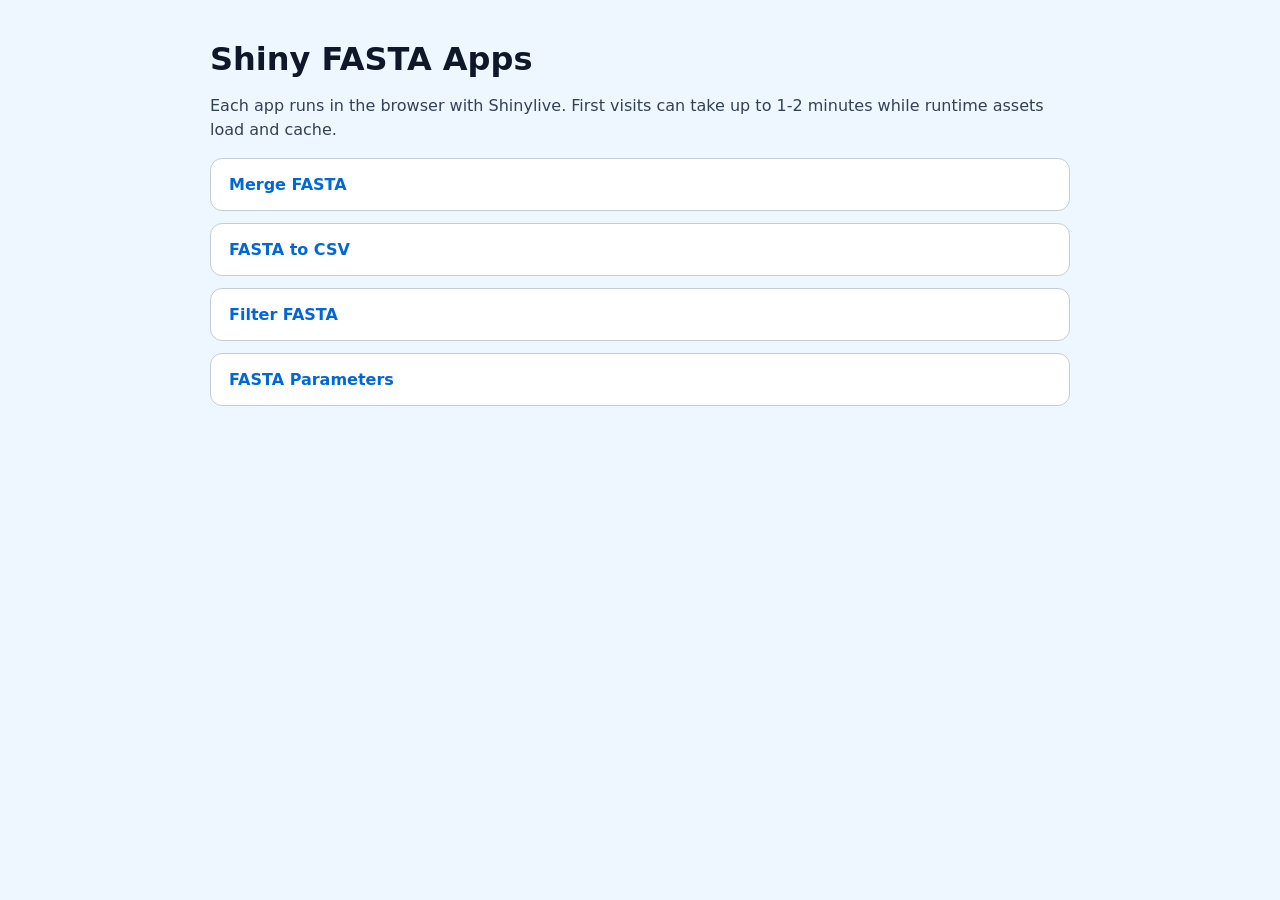
==== docs/index.html @ 31e75dd3 "Add Shinylive FASTA app exports" ====
<!doctype html>
<html lang="en">
<head>
  <meta charset="utf-8">
  <meta name="viewport" content="width=device-width, initial-scale=1">
  <title>Shiny FASTA Apps</title>
  <style>
    body { margin: 0; font-family: system-ui, -apple-system, BlinkMacSystemFont, "Segoe UI", sans-serif; background: #eef7ff; color: #0f172a; }
    main { max-width: 860px; margin: 0 auto; padding: 40px 20px; }
    h1 { margin: 0 0 8px; font-size: 32px; }
    p { color: #334155; line-height: 1.5; }
    ul { display: grid; gap: 12px; padding: 0; list-style: none; }
    a { display: block; padding: 16px 18px; border: 1px solid #c4cdd4; border-radius: 12px; background: #fff; color: #0067d6; font-weight: 700; text-decoration: none; }
    a:hover, a:focus { border-color: #007aff; box-shadow: 0 8px 22px rgba(0, 122, 255, 0.12); }
  </style>
</head>
<body>
  <main>
    <h1>Shiny FASTA Apps</h1>
    <p>Each app runs in the browser with Shinylive. First visits can take up to 1-2 minutes while runtime assets load and cache.</p>
    <ul>
      <li><a href="./merge_FASTA/">Merge FASTA</a></li>
      <li><a href="./FASTAtoCSV/">FASTA to CSV</a></li>
      <li><a href="./filterFASTA/">Filter FASTA</a></li>
      <li><a href="./paramFASTA/">FASTA Parameters</a></li>
    </ul>
  </main>
</body>
</html>
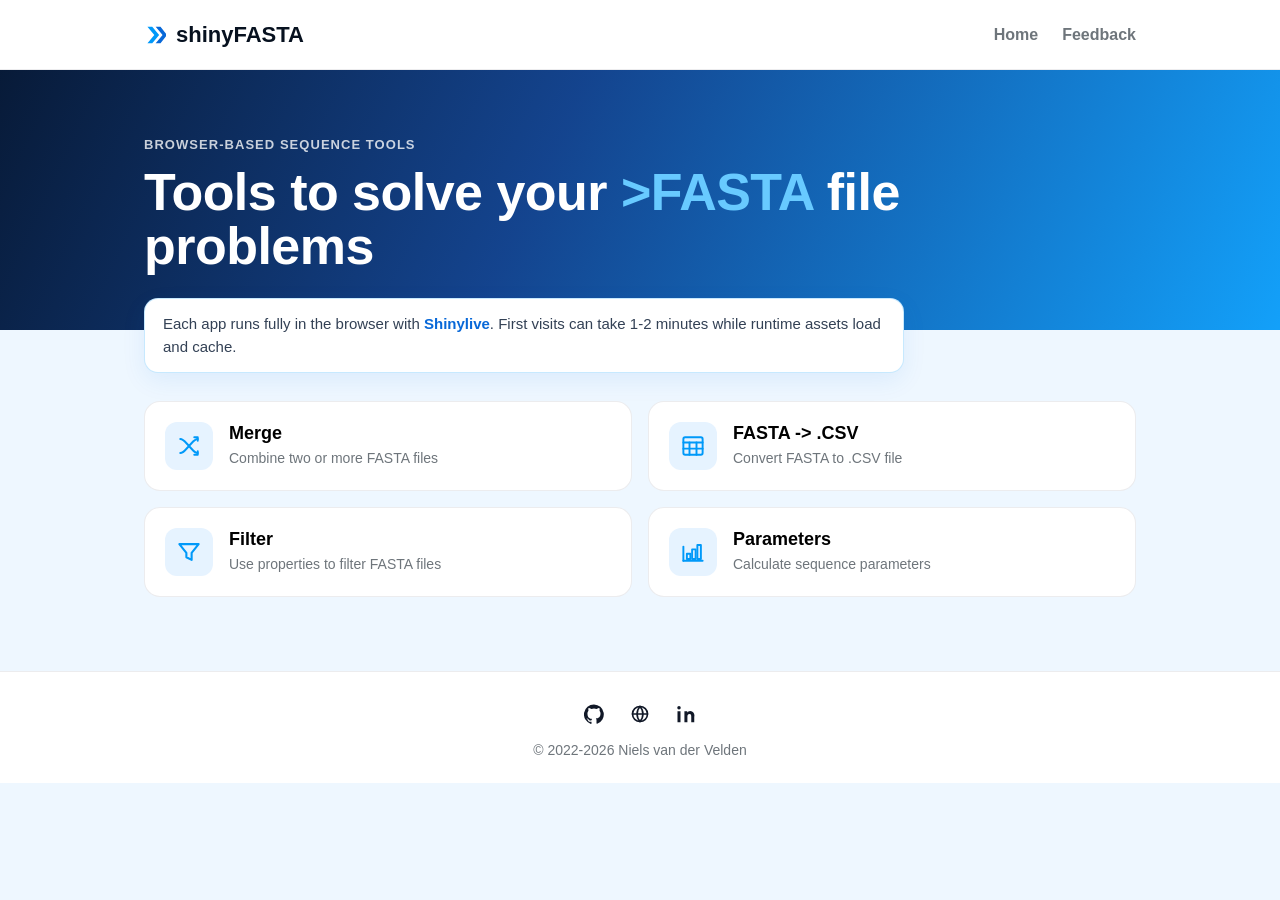
==== commit 20d540a0: "Implement dashboard design handoff" ====
--- a/docs/index.html
+++ b/docs/index.html
@@ -3,27 +3,373 @@
 <head>
   <meta charset="utf-8">
   <meta name="viewport" content="width=device-width, initial-scale=1">
-  <title>Shiny FASTA Apps</title>
+  <title>shinyFASTA</title>
+  <meta name="description" content="Browser-based FASTA tools powered by Shinylive.">
   <style>
-    body { margin: 0; font-family: system-ui, -apple-system, BlinkMacSystemFont, "Segoe UI", sans-serif; background: #eef7ff; color: #0f172a; }
-    main { max-width: 860px; margin: 0 auto; padding: 40px 20px; }
-    h1 { margin: 0 0 8px; font-size: 32px; }
-    p { color: #334155; line-height: 1.5; }
-    ul { display: grid; gap: 12px; padding: 0; list-style: none; }
-    a { display: block; padding: 16px 18px; border: 1px solid #c4cdd4; border-radius: 12px; background: #fff; color: #0067d6; font-weight: 700; text-decoration: none; }
-    a:hover, a:focus { border-color: #007aff; box-shadow: 0 8px 22px rgba(0, 122, 255, 0.12); }
+    :root {
+      --bg: #eef7ff;
+      --ink: #07111f;
+      --muted: #6e757b;
+      --blue: #0099f9;
+      --blue-dark: #0868d8;
+      --blue-soft: #e6f3ff;
+      --card: #ffffff;
+      --line: rgba(15, 23, 42, 0.08);
+    }
+
+    * { box-sizing: border-box; }
+    html, body { background: var(--bg); }
+
+    body {
+      min-height: 100vh;
+      margin: 0;
+      overflow-x: hidden;
+      color: var(--ink);
+      font-family: Inter, Arial, "Helvetica Neue", Helvetica, sans-serif;
+      font-size: 16px;
+      line-height: 1.5;
+      -webkit-font-smoothing: antialiased;
+    }
+
+    a { color: inherit; text-decoration: none; }
+
+    /* ===== Navbar ===== */
+    .navbar {
+      background: #fff;
+      border-bottom: 1px solid var(--line);
+    }
+    .nav-inner {
+      width: 100%;
+      max-width: 1040px;
+      margin: 0 auto;
+      padding: 18px 24px;
+      display: flex;
+      align-items: center;
+      justify-content: space-between;
+      gap: 24px;
+    }
+    .brand {
+      display: flex;
+      align-items: center;
+      gap: 10px;
+      font-size: 22px;
+      font-weight: 700;
+    }
+    .brand-mark { width: 22px; height: 22px; flex: 0 0 auto; }
+    .nav-links {
+      display: flex;
+      align-items: center;
+      gap: 24px;
+      color: var(--muted);
+      font-size: 16px;
+      font-weight: 600;
+    }
+    .nav-links a:hover, .nav-links a:focus { color: var(--blue-dark); }
+
+    /* ===== Hero ===== */
+    .hero-art {
+      min-height: 260px;
+      overflow: hidden;
+      background:
+        linear-gradient(115deg, rgba(3, 22, 52, 0.98) 0%, rgba(8, 58, 136, 0.95) 42%, rgba(0, 153, 249, 0.92) 100%),
+        repeating-linear-gradient(135deg, rgba(255, 255, 255, 0.18) 0 2px, transparent 2px 24px);
+      position: relative;
+    }
+    .hero-inner {
+      width: 100%;
+      max-width: 1040px;
+      min-height: 260px;
+      margin: 0 auto;
+      padding: 38px 24px 56px;
+      display: flex;
+      align-items: flex-end;
+    }
+    .hero-label {
+      color: rgba(255, 255, 255, 0.78);
+      font-size: 13px;
+      font-weight: 700;
+      text-transform: uppercase;
+      letter-spacing: 0.08em;
+      margin-bottom: 10px;
+    }
+    h1 {
+      max-width: 760px;
+      margin: 0;
+      color: #fff;
+      font-size: clamp(34px, 5vw, 52px);
+      line-height: 1.05;
+      font-weight: 700;
+      letter-spacing: -0.01em;
+    }
+    .fasta { color: #68caff; }
+
+    /* ===== Content ===== */
+    .content {
+      width: 100%;
+      max-width: 1040px;
+      margin: -32px auto 0;
+      padding: 0 24px 42px;
+      position: relative;
+      z-index: 1;
+    }
+    .notice {
+      max-width: 760px;
+      margin: 0 0 28px;
+      padding: 14px 18px;
+      border: 1px solid rgba(0, 153, 249, 0.22);
+      border-radius: 14px;
+      background: #fff;
+      color: #334155;
+      font-size: 15px;
+      box-shadow: 0 8px 24px rgba(8, 104, 216, 0.08);
+    }
+    .notice strong { color: var(--blue-dark); }
+
+    .grid {
+      display: grid;
+      grid-template-columns: repeat(2, minmax(0, 1fr));
+      gap: 16px;
+      margin: 0;
+      padding: 0;
+      list-style: none;
+    }
+
+    .app-card {
+      display: flex;
+      align-items: center;
+      gap: 16px;
+      padding: 20px;
+      border-radius: 16px;
+      background: var(--card);
+      color: #000;
+      border: 1px solid var(--line);
+      transition: box-shadow 160ms ease, transform 160ms ease, border-color 160ms ease;
+    }
+    .app-card > .text { min-width: 0; flex: 1; }
+
+    .app-card:hover, .app-card:focus {
+      transform: translateY(-2px);
+      box-shadow: 0 10px 24px rgba(0, 120, 252, 0.14);
+      border-color: rgba(0, 153, 249, 0.35);
+      outline: none;
+    }
+
+    .icon {
+      width: 48px;
+      height: 48px;
+      flex: 0 0 48px;
+      display: grid;
+      place-items: center;
+      border-radius: 12px;
+      background: var(--blue-soft);
+      color: var(--blue);
+    }
+    .icon svg { width: 28px; height: 28px; display: block; }
+
+    .card-title {
+      display: block;
+      margin: 0 0 4px;
+      font-size: 18px;
+      line-height: 1.2;
+      font-weight: 700;
+    }
+    .card-text {
+      display: block;
+      margin: 0;
+      color: var(--muted);
+      font-size: 14px;
+      line-height: 1.4;
+    }
+
+    .arrow {
+      color: var(--blue);
+      opacity: 0;
+      transition: opacity 160ms ease, transform 160ms ease;
+      flex: 0 0 auto;
+    }
+    .app-card:hover .arrow {
+      opacity: 1;
+      transform: translateX(2px);
+    }
+
+    /* ===== Footer ===== */
+    footer {
+      margin-top: 32px;
+      padding: 28px 24px 22px;
+      background: #fff;
+      border-top: 1px solid var(--line);
+      color: var(--muted);
+      text-align: center;
+      font-size: 14px;
+    }
+    .social {
+      display: flex;
+      justify-content: center;
+      gap: 18px;
+      margin-bottom: 12px;
+    }
+    .social a {
+      width: 28px;
+      height: 28px;
+      display: grid;
+      place-items: center;
+      color: #111827;
+      border-radius: 6px;
+      transition: color 140ms ease, background 140ms ease;
+    }
+    .social a:hover { color: var(--blue-dark); background: var(--blue-soft); }
+    .social svg { width: 20px; height: 20px; display: block; }
+
+    @media (max-width: 720px) {
+      .grid { grid-template-columns: 1fr; }
+      .hero-inner, .content {
+        width: 100%;
+        max-width: 390px;
+        margin-right: 0;
+        margin-left: 0;
+        padding-left: 18px;
+        padding-right: 18px;
+      }
+      .nav-inner {
+        max-width: 390px;
+        margin-right: 0;
+        margin-left: 0;
+        padding: 14px 18px;
+      }
+      .nav-links a[href*="issues"] { display: none; }
+      h1 {
+        max-width: 100%;
+        overflow-wrap: anywhere;
+      }
+      .fasta { display: block; }
+      .notice {
+        width: 100%;
+        max-width: 100%;
+        overflow-wrap: anywhere;
+      }
+    }
   </style>
 </head>
 <body>
-  <main>
-    <h1>Shiny FASTA Apps</h1>
-    <p>Each app runs in the browser with Shinylive. First visits can take up to 1-2 minutes while runtime assets load and cache.</p>
-    <ul>
-      <li><a href="./merge_FASTA/">Merge FASTA</a></li>
-      <li><a href="./FASTAtoCSV/">FASTA to CSV</a></li>
-      <li><a href="./filterFASTA/">Filter FASTA</a></li>
-      <li><a href="./paramFASTA/">FASTA Parameters</a></li>
+  <header class="navbar">
+    <div class="nav-inner">
+      <a class="brand" href="./" aria-label="shinyFASTA home">
+        <svg class="brand-mark" viewBox="0 0 32 32" aria-hidden="true">
+          <path d="M5 4l10 12L5 28h7l10-12L12 4H5z" fill="#0099f9"/>
+          <path d="M17 4l10 12-10 12h7l8-10.2v-3.6L24 4h-7z" fill="#0868d8"/>
+        </svg>
+        <span>shinyFASTA</span>
+      </a>
+      <nav class="nav-links" aria-label="Main navigation">
+        <a href="./">Home</a>
+        <a href="https://github.com/nvelden/shinyFASTAapps/issues" target="_blank" rel="noopener">Feedback</a>
+      </nav>
+    </div>
+  </header>
+
+  <section class="hero-art" aria-label="FASTA sequence artwork">
+    <div class="hero-inner">
+      <div>
+        <div class="hero-label">Browser-based sequence tools</div>
+        <h1>Tools to solve your <span class="fasta">&gt;FASTA</span> file problems</h1>
+      </div>
+    </div>
+  </section>
+
+  <main class="content">
+    <p class="notice">Each app runs fully in the browser with <strong>Shinylive</strong>. First visits can take 1-2 minutes while runtime assets load and cache.</p>
+
+    <ul class="grid" aria-label="FASTA applications">
+      <li>
+        <a class="app-card" href="./tool.html?app=merge_FASTA">
+          <span class="icon" aria-hidden="true">
+            <svg viewBox="0 0 32 32" fill="none" stroke="currentColor" stroke-width="2.2" stroke-linecap="round" stroke-linejoin="round">
+              <path d="M6 8c4 0 6 4 10 8s6 8 10 8"/>
+              <path d="M6 24c4 0 6-4 10-8s6-8 10-8"/>
+              <path d="M22 6h4v4"/>
+              <path d="M22 26h4v-4"/>
+            </svg>
+          </span>
+          <span class="text">
+            <span class="card-title">Merge</span>
+            <span class="card-text">Combine two or more FASTA files</span>
+          </span>
+          <svg class="arrow" viewBox="0 0 24 24" width="18" height="18" fill="none" stroke="currentColor" stroke-width="2.4" stroke-linecap="round" stroke-linejoin="round" aria-hidden="true"><path d="M5 12h14M13 5l7 7-7 7"/></svg>
+        </a>
+      </li>
+      <li>
+        <a class="app-card" href="./tool.html?app=FASTAtoCSV">
+          <span class="icon" aria-hidden="true">
+            <svg viewBox="0 0 32 32" fill="none" stroke="currentColor" stroke-width="2.2" stroke-linecap="round" stroke-linejoin="round">
+              <rect x="5" y="6" width="22" height="20" rx="2"/>
+              <path d="M5 12h22"/>
+              <path d="M5 19h22"/>
+              <path d="M12 12v14"/>
+              <path d="M20 12v14"/>
+            </svg>
+          </span>
+          <span class="text">
+            <span class="card-title">FASTA -&gt; .CSV</span>
+            <span class="card-text">Convert FASTA to .CSV file</span>
+          </span>
+          <svg class="arrow" viewBox="0 0 24 24" width="18" height="18" fill="none" stroke="currentColor" stroke-width="2.4" stroke-linecap="round" stroke-linejoin="round" aria-hidden="true"><path d="M5 12h14M13 5l7 7-7 7"/></svg>
+        </a>
+      </li>
+      <li>
+        <a class="app-card" href="./tool.html?app=filterFASTA">
+          <span class="icon" aria-hidden="true">
+            <svg viewBox="0 0 32 32" fill="none" stroke="currentColor" stroke-width="2.4" stroke-linecap="round" stroke-linejoin="round">
+              <path d="M5 7h22l-8 10v8l-6-3v-5z"/>
+            </svg>
+          </span>
+          <span class="text">
+            <span class="card-title">Filter</span>
+            <span class="card-text">Use properties to filter FASTA files</span>
+          </span>
+          <svg class="arrow" viewBox="0 0 24 24" width="18" height="18" fill="none" stroke="currentColor" stroke-width="2.4" stroke-linecap="round" stroke-linejoin="round" aria-hidden="true"><path d="M5 12h14M13 5l7 7-7 7"/></svg>
+        </a>
+      </li>
+      <li>
+        <a class="app-card" href="./tool.html?app=paramFASTA">
+          <span class="icon" aria-hidden="true">
+            <svg viewBox="0 0 32 32" fill="none" stroke="currentColor" stroke-width="2.2" stroke-linecap="round" stroke-linejoin="round">
+              <path d="M5 26V10"/>
+              <path d="M5 26h22"/>
+              <rect x="9" y="18" width="4" height="6"/>
+              <rect x="15" y="13" width="4" height="11"/>
+              <rect x="21" y="8" width="4" height="16"/>
+            </svg>
+          </span>
+          <span class="text">
+            <span class="card-title">Parameters</span>
+            <span class="card-text">Calculate sequence parameters</span>
+          </span>
+          <svg class="arrow" viewBox="0 0 24 24" width="18" height="18" fill="none" stroke="currentColor" stroke-width="2.4" stroke-linecap="round" stroke-linejoin="round" aria-hidden="true"><path d="M5 12h14M13 5l7 7-7 7"/></svg>
+        </a>
+      </li>
     </ul>
   </main>
+
+  <footer>
+    <div class="social" aria-label="Niels van der Velden links">
+      <a href="https://github.com/nvelden" target="_blank" rel="noopener" aria-label="GitHub">
+        <svg viewBox="0 0 24 24" aria-hidden="true" fill="currentColor">
+          <path d="M12 .5A12 12 0 0 0 8.2 23.9c.6.1.8-.2.8-.6v-2.1c-3.4.7-4.1-1.5-4.1-1.5-.5-1.3-1.3-1.7-1.3-1.7-1.1-.7.1-.7.1-.7 1.2.1 1.8 1.2 1.8 1.2 1.1 1.8 2.8 1.3 3.5 1 .1-.8.4-1.3.8-1.6-2.7-.3-5.6-1.4-5.6-6A4.7 4.7 0 0 1 5.4 8c-.1-.3-.5-1.6.1-3.3 0 0 1-.3 3.4 1.2a11.8 11.8 0 0 1 6.2 0c2.3-1.5 3.3-1.2 3.3-1.2.7 1.7.3 3 .2 3.3a4.7 4.7 0 0 1 1.2 3.3c0 4.7-2.9 5.7-5.6 6 .4.3.8 1 .8 2v3.9c0 .4.2.7.8.6A12 12 0 0 0 12 .5z"/>
+        </svg>
+      </a>
+      <a href="https://www.nielsvandervelden.com" target="_blank" rel="noopener" aria-label="Website">
+        <svg viewBox="0 0 24 24" aria-hidden="true" fill="none">
+          <path d="M12 21a9 9 0 1 0 0-18 9 9 0 0 0 0 18z" stroke="currentColor" stroke-width="2"/>
+          <path d="M3 12h18M12 3c2.4 2.5 3.5 5.5 3.5 9S14.4 18.5 12 21c-2.4-2.5-3.5-5.5-3.5-9S9.6 5.5 12 3z" stroke="currentColor" stroke-width="2" stroke-linecap="round"/>
+        </svg>
+      </a>
+      <a href="http://www.linkedin.com/in/nielsva" target="_blank" rel="noopener" aria-label="LinkedIn">
+        <svg viewBox="0 0 24 24" aria-hidden="true" fill="currentColor">
+          <path d="M5.4 8.8H1.8V22h3.6V8.8zM3.6 2.5a2.1 2.1 0 1 0 0 4.2 2.1 2.1 0 0 0 0-4.2zM22.2 14.7c0-3.6-1.9-6.2-5.1-6.2-1.8 0-3 .9-3.5 1.8h-.1V8.8h-3.4V22h3.6v-6.5c0-1.7.3-3.4 2.5-3.4 2.1 0 2.1 2 2.1 3.5V22h3.6v-7.3z"/>
+        </svg>
+      </a>
+    </div>
+    <div>&copy; 2022-2026 Niels van der Velden</div>
+  </footer>
 </body>
 </html>
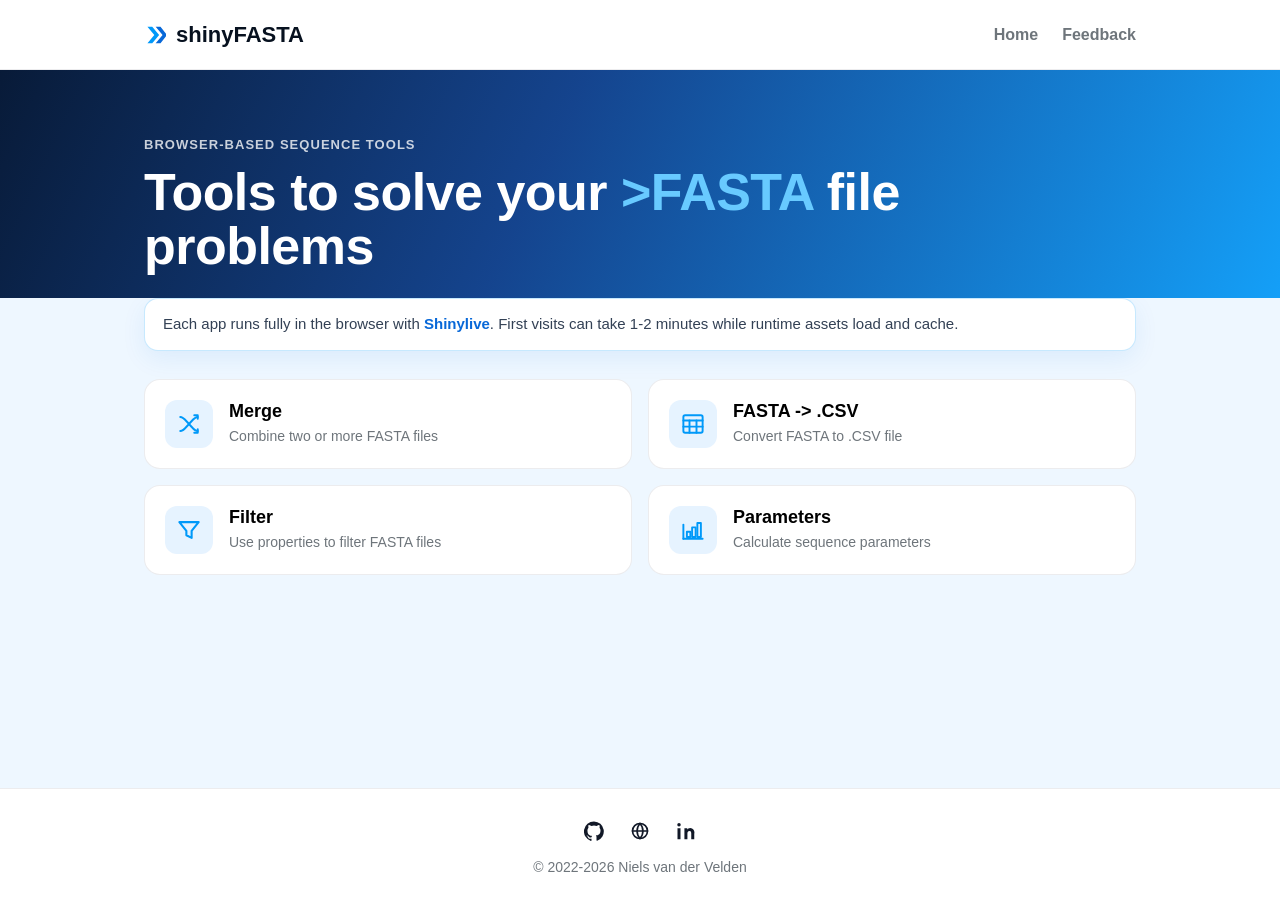
==== commit d1cc1597: "Refine dashboard shell and app styling" ====
--- a/docs/index.html
+++ b/docs/index.html
@@ -4,7 +4,8 @@
   <meta charset="utf-8">
   <meta name="viewport" content="width=device-width, initial-scale=1">
   <title>shinyFASTA</title>
-  <meta name="description" content="Browser-based FASTA tools powered by Shinylive.">
+  <meta name="description" content="Browser-based FASTA tools.">
+  <link rel="icon" type="image/svg+xml" href='data:image/svg+xml,%3Csvg xmlns="http://www.w3.org/2000/svg" viewBox="0 0 32 32"%3E%3Crect width="32" height="32" rx="7" fill="%23eef7ff"/%3E%3Cpath d="M5 4l10 12L5 28h7l10-12L12 4H5z" fill="%230099f9"/%3E%3Cpath d="M17 4l10 12-10 12h7l8-10.2v-3.6L24 4h-7z" fill="%230868d8"/%3E%3C/svg%3E'>
   <style>
     :root {
       --bg: #eef7ff;
@@ -18,12 +19,19 @@
     }
 
     * { box-sizing: border-box; }
-    html, body { background: var(--bg); }
-
+    html,
     body {
-      min-height: 100vh;
+      min-height: 100%;
+      background: #fff;
+    }
+
+    body {
+      min-height: 100dvh;
       margin: 0;
+      padding-bottom: 112px;
       overflow-x: hidden;
+      display: grid;
+      grid-template-rows: auto auto 1fr auto;
       color: var(--ink);
       font-family: Inter, Arial, "Helvetica Neue", Helvetica, sans-serif;
       font-size: 16px;
@@ -111,9 +119,12 @@
       padding: 0 24px 42px;
       position: relative;
       z-index: 1;
+      background: var(--bg);
+      box-shadow: 0 0 0 100vmax var(--bg);
+      clip-path: inset(0 -100vmax);
     }
     .notice {
-      max-width: 760px;
+      width: 100%;
       margin: 0 0 28px;
       padding: 14px 18px;
       border: 1px solid rgba(0, 153, 249, 0.22);
@@ -194,7 +205,11 @@
 
     /* ===== Footer ===== */
     footer {
-      margin-top: 32px;
+      position: fixed;
+      left: 0;
+      right: 0;
+      bottom: 0;
+      z-index: 10;
       padding: 28px 24px 22px;
       background: #fff;
       border-top: 1px solid var(--line);
